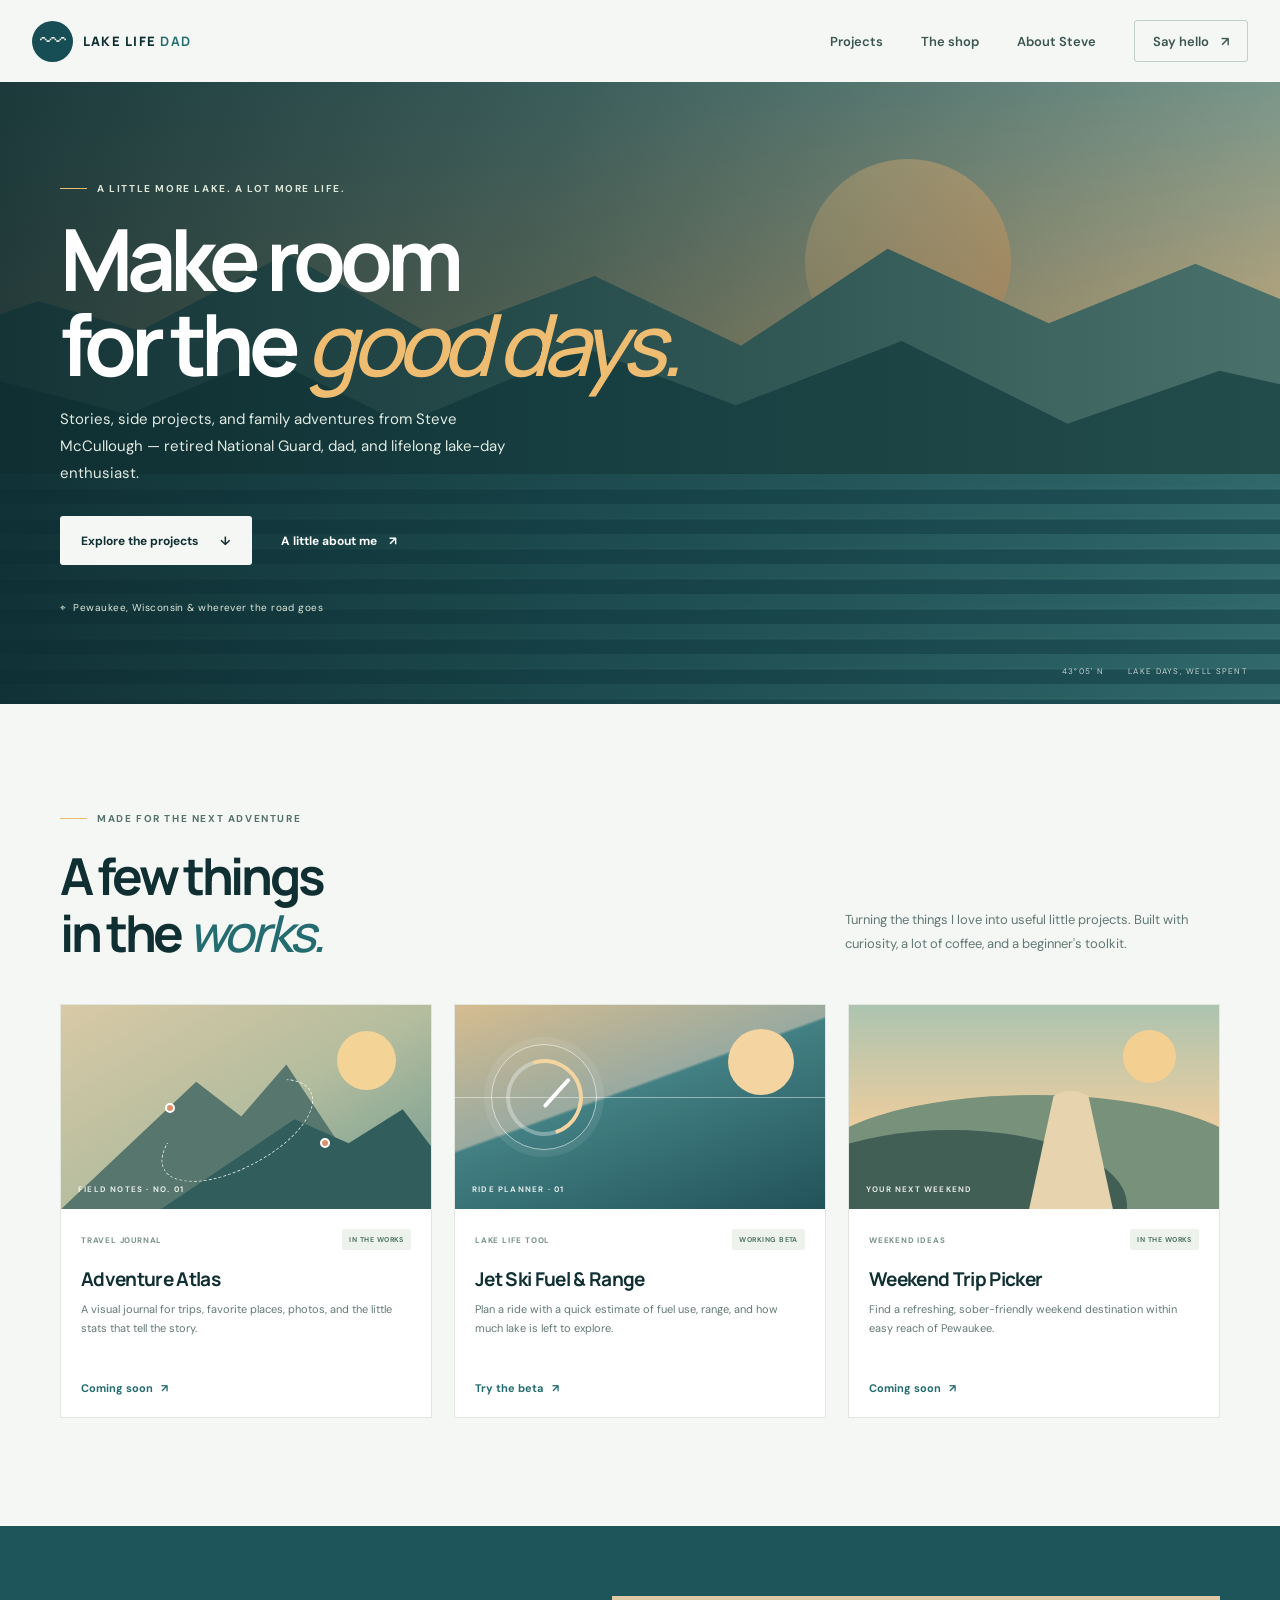
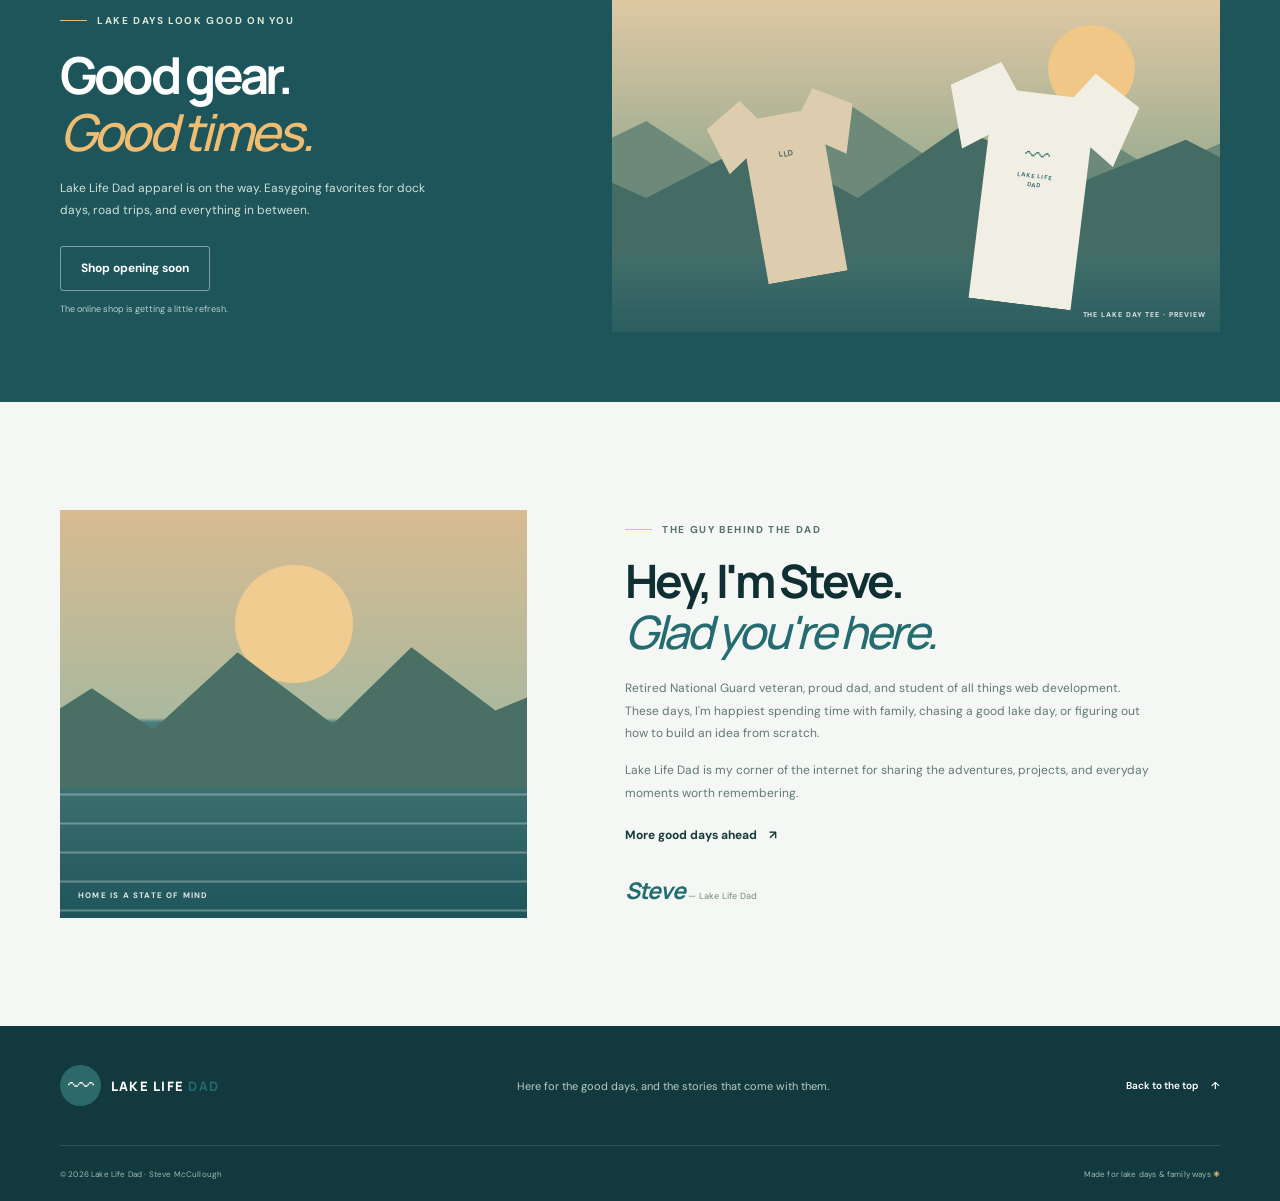
==== index.html @ df7b7e05 "Build Lake Life Dad homepage and fuel estimator Co-authored-by: Copilot App <223556219+Copilot@users" ====
<!doctype html>
<html lang="en">
<head>
  <meta charset="utf-8">
  <meta name="viewport" content="width=device-width, initial-scale=1">
  <meta name="theme-color" content="#f4f7f3">
  <meta name="description" content="Lake Life Dad is Steve McCullough's home for lake days, family adventures, travel stories, and useful projects.">
  <title>Lake Life Dad | Make room for the good days</title>
  <link rel="stylesheet" href="css/styles.css">
  <script src="js/main.js" defer></script>
</head>
<body>
  <a class="skip-link" href="#main">Skip to content</a>
  <header class="site-header">
    <div class="header-inner">
      <a class="brand" href="#home" aria-label="Lake Life Dad home"><span class="brand-mark" aria-hidden="true">〰</span><span class="brand-name">LAKE LIFE <b>DAD</b></span></a>
      <button class="menu-toggle" type="button" aria-expanded="false" aria-controls="primary-navigation" aria-label="Open navigation menu"><span></span><span></span></button>
      <nav class="primary-navigation" id="primary-navigation" aria-label="Main navigation">
        <a href="#projects">Projects</a><a href="#store">The shop</a><a href="#about">About Steve</a><a class="nav-cta" href="#footer">Say hello <span aria-hidden="true">↗</span></a>
      </nav>
    </div>
  </header>
  <main id="main">
    <section class="hero" id="home" aria-labelledby="hero-title">
      <div class="hero-landscape" aria-hidden="true"><span class="sun"></span><span class="ridge ridge-back"></span><span class="ridge ridge-front"></span><span class="water"></span></div>
      <div class="hero-content page-width">
        <p class="eyebrow"><i></i>A little more lake. A lot more life.</p>
        <h1 id="hero-title">Make room<br>for the <em>good days.</em></h1>
        <p class="hero-copy">Stories, side projects, and family adventures from Steve McCullough — retired National Guard, dad, and lifelong lake-day enthusiast.</p>
        <div class="hero-actions"><a class="button button-light" href="#projects">Explore the projects <span aria-hidden="true">↓</span></a><a class="text-link light-link" href="#about">A little about me <span aria-hidden="true">↗</span></a></div>
        <p class="hero-location">⌖ &nbsp;Pewaukee, Wisconsin &amp; wherever the road goes</p>
      </div>
      <div class="hero-caption" aria-hidden="true">43°05' N <span>LAKE DAYS, WELL SPENT</span></div>
    </section>
    <section class="projects section-space" id="projects" aria-labelledby="projects-title">
      <div class="page-width">
        <div class="section-heading">
          <div><p class="eyebrow dark-eyebrow"><i></i>Made for the next adventure</p><h2 id="projects-title">A few things<br>in the <em>works.</em></h2></div>
          <p class="section-intro">Turning the things I love into useful little projects. Built with curiosity, a lot of coffee, and a beginner's toolkit.</p>
        </div>
        <div class="project-grid">
          <article class="project-card">
            <div class="project-art atlas-art" aria-hidden="true"><span class="art-sun"></span><span class="mountain mountain-one"></span><span class="mountain mountain-two"></span><span class="route"></span><span class="pin pin-one"></span><span class="pin pin-two"></span><span class="art-label">FIELD NOTES · NO. 01</span></div>
            <div class="project-info"><div class="project-meta"><span>TRAVEL JOURNAL</span><span class="status">IN THE WORKS</span></div><h3>Adventure Atlas</h3><p>A visual journal for trips, favorite places, photos, and the little stats that tell the story.</p><span class="coming-link">Coming soon <span aria-hidden="true">↗</span></span></div>
          </article>
          <article class="project-card">
            <div class="project-art fuel-art" aria-hidden="true"><span class="art-sun"></span><span class="fuel-line"></span><span class="gauge"><i></i></span><span class="art-label">RIDE PLANNER · 01</span></div>
            <div class="project-info"><div class="project-meta"><span>LAKE LIFE TOOL</span><span class="status">WORKING BETA</span></div><h3>Jet Ski Fuel &amp; Range</h3><p>Plan a ride with a quick estimate of fuel use, range, and how much lake is left to explore.</p><a class="coming-link" href="projects/jetski-fuel.html">Try the beta <span aria-hidden="true">↗</span></a></div>
          </article>
          <article class="project-card">
            <div class="project-art weekend-art" aria-hidden="true"><span class="weekend-sun"></span><span class="hill hill-one"></span><span class="hill hill-two"></span><span class="path"></span><span class="art-label">YOUR NEXT WEEKEND</span></div>
            <div class="project-info"><div class="project-meta"><span>WEEKEND IDEAS</span><span class="status">IN THE WORKS</span></div><h3>Weekend Trip Picker</h3><p>Find a refreshing, sober-friendly weekend destination within easy reach of Pewaukee.</p><span class="coming-link">Coming soon <span aria-hidden="true">↗</span></span></div>
          </article>
        </div>
      </div>
    </section>
    <section class="shop-section" id="store" aria-labelledby="shop-title">
      <div class="page-width shop-inner">
        <div class="shop-copy"><p class="eyebrow"><i></i>Lake days look good on you</p><h2 id="shop-title">Good gear.<br><em>Good times.</em></h2><p>Lake Life Dad apparel is on the way. Easygoing favorites for dock days, road trips, and everything in between.</p><span class="button button-outline" aria-disabled="true">Shop opening soon</span><p class="shop-note">The online shop is getting a little refresh.</p></div>
        <div class="apparel-display" aria-label="Lake Life Dad apparel preview"><span class="apparel-sun"></span><div class="shirt shirt-back" aria-hidden="true"><span>LLD</span></div><div class="shirt shirt-front" aria-hidden="true"><span class="shirt-mark">〰<small>LAKE LIFE<br>DAD</small></span></div><span class="apparel-caption">THE LAKE DAY TEE · PREVIEW</span></div>
      </div>
    </section>
    <section class="about-section section-space" id="about" aria-labelledby="about-title">
      <div class="page-width about-inner">
        <div class="about-art" aria-hidden="true"><span class="about-sun"></span><span class="about-hills"></span><span class="about-water"></span><span class="about-caption">HOME IS A STATE OF MIND</span></div>
        <div class="about-copy"><p class="eyebrow dark-eyebrow"><i></i>The guy behind the dad</p><h2 id="about-title">Hey, I'm Steve.<br><em>Glad you're here.</em></h2><p>Retired National Guard veteran, proud dad, and student of all things web development. These days, I'm happiest spending time with family, chasing a good lake day, or figuring out how to build an idea from scratch.</p><p>Lake Life Dad is my corner of the internet for sharing the adventures, projects, and everyday moments worth remembering.</p><a class="text-link dark-link" href="#footer">More good days ahead <span aria-hidden="true">↗</span></a><div class="signoff">Steve <span>— Lake Life Dad</span></div></div>
      </div>
    </section>
  </main>
  <footer class="site-footer" id="footer">
    <div class="page-width footer-main"><a class="brand footer-brand" href="#home" aria-label="Lake Life Dad home"><span class="brand-mark" aria-hidden="true">〰</span><span class="brand-name">LAKE LIFE <b>DAD</b></span></a><p>Here for the good days, and the stories that come with them.</p><a class="back-top" href="#home">Back to the top <span aria-hidden="true">↑</span></a></div>
    <div class="page-width footer-bottom"><span>© <span id="current-year">2026</span> Lake Life Dad · Steve McCullough</span><span>Made for lake days &amp; family ways <b aria-hidden="true">✳</b></span></div>
  </footer>
</body>
</html>
---- css/styles.css ----
@import url("https://fonts.googleapis.com/css2?family=DM+Sans:wght@400;500;600;700&family=Manrope:wght@500;600;700;800&display=swap");
:root{color-scheme:light;--ink:#173b3a;--deep:#102f32;--muted:#627876;--lake:#246c70;--foam:#f4f7f3;--sun:#efbd72;--white:#fff;--display:"Manrope",Arial,sans-serif;--body:"DM Sans",Arial,sans-serif}
*{box-sizing:border-box}html{scroll-behavior:smooth;scroll-padding-top:85px}body{margin:0;background:var(--foam);color:var(--ink);font-family:var(--body),sans-serif;-webkit-font-smoothing:antialiased}a{color:inherit;text-decoration:none}a:focus-visible,button:focus-visible{outline:3px solid var(--sun);outline-offset:4px}.page-width{width:min(1160px,calc(100% - 64px));margin-inline:auto}.skip-link{position:absolute;z-index:20;top:12px;left:12px;padding:12px 16px;transform:translateY(-160%);background:#fff;color:var(--deep);font-weight:700}.skip-link:focus{transform:translateY(0)}
.site-header{position:relative;z-index:10;height:82px;background:var(--foam)}.header-inner{display:flex;width:min(1320px,calc(100% - 64px));height:100%;align-items:center;justify-content:space-between;margin:auto}.brand{display:inline-flex;align-items:center;gap:10px}.brand-mark{display:grid;width:41px;height:41px;place-items:center;border-radius:50%;background:#174d54;color:var(--foam);font-size:26px}.brand-name{font:800 13px var(--display);letter-spacing:.095em;color:var(--deep)}.brand-name b{color:var(--lake)}.primary-navigation{display:flex;height:100%;align-items:center;gap:38px;color:#3b5552;font-size:13px;font-weight:600}.primary-navigation>a:not(.nav-cta):hover,.back-top:hover{color:var(--lake)}.nav-cta{display:inline-flex;min-height:42px;align-items:center;gap:12px;padding:0 18px;border:1px solid #bfd0c8;border-radius:3px}.nav-cta:hover{background:#e9efea}.menu-toggle{display:none}
.hero{position:relative;display:flex;min-height:622px;overflow:hidden;align-items:center;background:linear-gradient(110deg,#183e42 5%,#24656a 58%,#548b86 100%);color:#fff}.hero-landscape,.hero-content{position:absolute;inset:0}.hero-landscape{overflow:hidden;background:linear-gradient(180deg,#8da89a 0%,#e4ba83 48%,#51817c 49%,#22565c 100%)}.sun{position:absolute;top:77px;right:21%;width:206px;height:206px;border-radius:50%;background:linear-gradient(145deg,#f9d89f,#eaa96b)}.ridge{position:absolute;right:-5%;bottom:37%;left:-3%;height:40%;clip-path:polygon(0 62%,8% 45%,15% 57%,25% 26%,35% 59%,46% 35%,56% 63%,66% 24%,77% 54%,87% 30%,100% 62%,100% 100%,0 100%)}.ridge-back{background:#557b73;transform:translateY(-36px) scaleX(1.06)}.ridge-front{bottom:31%;height:37%;background:#264f4e;clip-path:polygon(0 39%,12% 58%,22% 33%,32% 62%,45% 29%,56% 54%,68% 26%,80% 62%,91% 39%,100% 51%,100% 100%,0 100%)}.water{position:absolute;inset:63% 0 0;background:repeating-linear-gradient(180deg,#367174 0 13px,#3c7777 14px 15px,#22565c 16px 30px)}.hero:after{position:absolute;z-index:1;inset:0;background:linear-gradient(90deg,rgba(12,42,46,.88),rgba(14,52,56,.66) 43%,rgba(16,58,61,.16));content:""}.hero-content{z-index:2;display:flex;height:100%;flex-direction:column;align-items:flex-start;justify-content:center;padding-top:10px}.eyebrow{display:flex;align-items:center;gap:10px;margin:0 0 22px;color:#dce7d9;font-size:10px;font-weight:700;letter-spacing:.16em;text-transform:uppercase}.eyebrow i{display:inline-block;width:27px;height:1px;background:var(--sun)}h1,h2{font-family:var(--display)}.hero h1{margin:0 0 20px;font-size:clamp(53px,6.7vw,88px);font-weight:700;letter-spacing:-.07em;line-height:.99}.hero h1 em,h2 em{color:var(--sun);font-weight:500}.hero-copy{max-width:475px;margin:0 0 29px;color:#e1eae2;font-size:15px;line-height:1.8}.hero-actions{display:flex;align-items:center;gap:29px}.button{display:inline-flex;min-height:49px;align-items:center;justify-content:center;gap:22px;padding:0 20px;border:1px solid transparent;border-radius:3px;font-size:12px;font-weight:700}.button-light{background:var(--foam);color:var(--deep)}.button-light:hover{background:#fff}.text-link{display:inline-flex;align-items:center;gap:12px;font-size:12px;font-weight:700}.light-link{color:#fff}.text-link:hover,.coming-link:hover{text-decoration:underline;text-underline-offset:5px}.hero-location{margin:36px 0 0;color:#dce7d9;font-size:10px;letter-spacing:.045em}.hero-caption{position:absolute;z-index:3;right:32px;bottom:28px;display:flex;gap:24px;color:#ffffffbf;font-size:8px;letter-spacing:.16em}
.section-space{padding-block:108px}.section-heading{display:flex;align-items:flex-end;justify-content:space-between;margin-bottom:43px}.dark-eyebrow{color:#56706c}.section-heading h2,.shop-copy h2,.about-copy h2{margin:0;color:var(--deep);font-size:clamp(36px,4vw,51px);font-weight:700;letter-spacing:-.065em;line-height:1.12}.section-heading h2 em,.about-copy h2 em{color:var(--lake)}.section-intro{max-width:375px;margin:0 0 5px;color:var(--muted);font-size:13px;line-height:1.85}.project-grid{display:grid;grid-template-columns:repeat(3,1fr);gap:22px}.project-card{overflow:hidden;border:1px solid #e1e7df;background:#fff;transition:transform .25s,box-shadow .25s}.project-card:hover{transform:translateY(-5px);box-shadow:0 14px 32px #14373417}.project-art{position:relative;height:204px;overflow:hidden}.atlas-art{background:linear-gradient(150deg,#d8c9a6,#b4bd9e 52%,#6d9990)}.art-sun,.weekend-sun{position:absolute;top:26px;right:35px;width:59px;height:59px;border-radius:50%;background:#f3d396}.mountain{position:absolute;bottom:0;width:87%;height:71%;background:#57766d;clip-path:polygon(0 100%,42% 12%,56% 36%,70% 0,100% 100%)}.mountain-two{right:-13%;width:86%;height:49%;background:#315e5c;clip-path:polygon(0 100%,42% 10%,59% 34%,76% 0,100% 100%)}.route{position:absolute;top:43%;left:25%;width:45%;height:37%;border:1px dashed #ffffffcc;border-color:transparent #ffffffcc #ffffffcc;border-radius:50%;transform:rotate(-28deg)}.pin{position:absolute;z-index:1;width:10px;height:10px;border:2px solid #fff;border-radius:50%;background:#dc906c}.pin-one{top:48%;left:28%}.pin-two{top:65%;left:70%}.art-label{position:absolute;bottom:15px;left:17px;color:#ffffffd9;font-size:8px;font-weight:700;letter-spacing:.15em}.fuel-art{background:linear-gradient(160deg,#d6bc8f 0%,#99aaa0 43%,#438083 44%,#21535a 100%)}.fuel-art .art-sun{top:24px;right:31px;width:66px;height:66px;background:#f4d4a0}.fuel-line{position:absolute;top:45%;width:100%;height:1px;background:#ffffff73}.gauge{position:absolute;top:39px;left:36px;display:grid;width:106px;height:106px;place-items:center;border:1px solid #ffffff91;border-radius:50%;box-shadow:0 0 0 7px #ffffff14}.gauge:before{position:absolute;width:69px;height:69px;border:4px solid #ffffff54;border-top-color:#f4d4a0;border-right-color:#f4d4a0;border-radius:50%;content:"";transform:rotate(27deg)}.gauge i{position:relative;width:4px;height:38px;border-radius:3px;background:#fff;transform:translateY(-9px) rotate(42deg);transform-origin:bottom}.weekend-art{background:linear-gradient(180deg,#acc4b0 0%,#edcd9e 61%,#78917b 62%)}.weekend-sun{top:25px;right:43px;width:53px;height:53px;background:#f3cf92}.hill{position:absolute;right:-10%;bottom:-14%;left:-10%;height:70%;border-radius:50% 50% 0 0;background:#78917b}.hill-two{right:25%;bottom:-34%;left:-20%;height:73%;background:#425f56}.path{position:absolute;right:27%;bottom:-14%;width:26%;height:72%;border-radius:50% 50% 0 0;background:#e7d4af;clip-path:polygon(33% 0,67% 0,100% 100%,0 100%)}.project-info{padding:20px}.project-meta{display:flex;align-items:center;justify-content:space-between;gap:10px;color:#78908b;font-size:8px;font-weight:700;letter-spacing:.1em}.status{padding:6px 7px;border-radius:2px;background:#edf3ec;color:#527568;font-size:7px;letter-spacing:.07em}.project-info h3{margin:16px 0 8px;color:var(--deep);font:700 19px var(--display);letter-spacing:-.035em}.project-info p{min-height:59px;margin:0 0 17px;color:var(--muted);font-size:11px;line-height:1.75}.coming-link{display:inline-flex;align-items:center;gap:8px;color:var(--lake);font-size:11px;font-weight:700}
.shop-section{overflow:hidden;background:#1d555a;color:#fff}.shop-inner{display:grid;min-height:465px;grid-template-columns:.9fr 1.1fr;align-items:center;gap:55px;padding-block:70px}.shop-copy .eyebrow{margin-bottom:19px}.shop-copy h2{margin-bottom:17px;color:#fff}.shop-copy h2 em{color:var(--sun)}.shop-copy>p:not(.eyebrow,.shop-note){max-width:395px;margin:0 0 24px;color:#d1e0d9;font-size:12px;line-height:1.85}.button-outline{min-height:45px;border-color:#ffffff70;color:#fff;cursor:default}.shop-note{margin:12px 0 0;color:#b8d0c9;font-size:9px}.apparel-display{position:relative;display:flex;min-height:336px;align-items:flex-end;justify-content:center;overflow:hidden;background:linear-gradient(180deg,#e0c9a4 0%,#9bac91 54%,#577d72 55%,#2b5e60 100%)}.apparel-display:before,.apparel-display:after{position:absolute;right:-10%;bottom:29%;left:-10%;height:47%;background:#6c8979;clip-path:polygon(0 57%,13% 28%,24% 61%,40% 15%,54% 58%,70% 23%,83% 60%,100% 25%,100% 100%,0 100%);content:""}.apparel-display:after{bottom:23%;background:#456c64;clip-path:polygon(0 37%,13% 64%,28% 28%,42% 64%,56% 19%,72% 55%,87% 27%,100% 58%,100% 100%,0 100%)}.apparel-sun{position:absolute;top:29px;right:14%;width:87px;height:87px;border-radius:50%;background:#f0c787}.shirt{position:absolute;z-index:1;top:71px;width:190px;height:238px;clip-path:polygon(25% 0,0 12%,10% 38%,23% 31%,23% 100%,77% 100%,77% 31%,90% 38%,100% 12%,75% 0,65% 11%,35% 11%);box-shadow:0 10px 26px #162d4026}.shirt-back{left:14%;background:#ddcdae;transform:rotate(-10deg) scale(.78)}.shirt-back>span{position:absolute;top:69px;left:50%;color:#536f67;font:800 10px var(--display);letter-spacing:.13em;transform:translateX(-50%)}.shirt-front{right:15%;background:#f1eee3;transform:rotate(7deg)}.shirt-mark{position:absolute;top:72px;left:50%;display:flex;flex-direction:column;align-items:center;color:#397278;font-size:25px;transform:translateX(-50%)}.shirt-mark small{font:700 6px var(--body);letter-spacing:.14em;line-height:1.45;text-align:center}.apparel-caption{position:absolute;z-index:2;right:14px;bottom:13px;color:#ffffffd9;font-size:7px;font-weight:700;letter-spacing:.14em}
.about-inner{display:grid;grid-template-columns:.88fr 1.12fr;align-items:center;gap:98px}.about-art{position:relative;min-height:408px;overflow:hidden;background:linear-gradient(180deg,#d8bb91,#aab99e 51%,#4b7d7a 52%,#1e555b)}.about-sun{position:absolute;top:55px;left:50%;width:118px;height:118px;border-radius:50%;background:#f1cc91;transform:translateX(-50%)}.about-hills{position:absolute;right:-10%;bottom:32%;left:-10%;height:42%;background:#4a7066;clip-path:polygon(0 71%,14% 42%,25% 66%,40% 21%,57% 63%,71% 18%,86% 55%,100% 36%,100% 100%,0 100%)}.about-water{position:absolute;inset:66% 0 0;background:repeating-linear-gradient(180deg,transparent 0 14px,#ffffff4d 15px 16px,transparent 17px 29px)}.about-caption{position:absolute;bottom:18px;left:18px;color:#ffffffdc;font-size:8px;font-weight:700;letter-spacing:.15em}.about-copy .eyebrow{margin-bottom:19px}.about-copy h2{margin:0 0 19px;font-size:clamp(35px,3.6vw,47px)}.about-copy>p:not(.eyebrow){max-width:525px;margin:0 0 14px;color:var(--muted);font-size:12px;line-height:1.9}.dark-link{margin-top:8px}.signoff{margin-top:30px;color:var(--lake);font:italic 700 23px var(--display);letter-spacing:-.05em}.signoff span{color:#85958e;font:500 9px var(--body);letter-spacing:.02em}
.site-footer{background:#123a3e;color:#d7e1db}.footer-main{display:flex;min-height:119px;align-items:center;justify-content:space-between;gap:25px}.footer-brand .brand-name{color:#fff}.footer-brand .brand-mark{background:#2d686a}.footer-main>p{margin:0;color:#b9ccc4;font-size:11px}.back-top{display:inline-flex;align-items:center;gap:13px;color:#fff;font-size:10px;font-weight:600}.footer-bottom{display:flex;min-height:56px;align-items:center;justify-content:space-between;gap:20px;border-top:1px solid #ffffff21;color:#9fb8ae;font-size:8px;letter-spacing:.02em}.footer-bottom b{color:var(--sun)}
@media(min-width:1400px){.hero{min-height:690px}}
@media(max-width:900px){.page-width{width:min(100% - 48px,690px)}.header-inner{width:calc(100% - 48px)}.primary-navigation{gap:23px}.hero{min-height:590px}.sun{right:10%}.hero:after{background:linear-gradient(90deg,rgba(12,42,46,.88),rgba(14,52,56,.68) 59%,rgba(16,58,61,.27))}.section-space{padding-block:82px}.project-grid{grid-template-columns:repeat(2,1fr)}.project-card:last-child{grid-column:1/-1}.project-card:last-child .project-art{height:230px}.shop-inner{grid-template-columns:.9fr 1.1fr;gap:25px}.about-inner{gap:50px}.about-art{min-height:365px}}
@media(max-width:640px){html{scroll-padding-top:74px}.page-width,.header-inner{width:calc(100% - 40px)}.site-header{height:70px}.brand-mark{width:37px;height:37px}.brand-name{font-size:12px}.menu-toggle{display:flex;width:42px;height:42px;flex-direction:column;align-items:center;justify-content:center;gap:6px;border:1px solid #cad6ce;border-radius:3px;background:transparent}.menu-toggle span{width:17px;height:1px;background:var(--deep);transition:transform .2s}.menu-toggle[aria-expanded=true] span:first-child{transform:translateY(3.5px) rotate(45deg)}.menu-toggle[aria-expanded=true] span:last-child{transform:translateY(-3.5px) rotate(-45deg)}.primary-navigation{position:absolute;top:70px;right:0;left:0;display:none;height:auto;flex-direction:column;align-items:stretch;gap:0;padding:7px 20px 19px;border-top:1px solid #e2e9e1;background:var(--foam);box-shadow:0 12px 22px #1437341a}.primary-navigation.is-open{display:flex}.primary-navigation>a:not(.nav-cta){padding:14px 4px;border-bottom:1px solid #e2e9e1}.nav-cta{justify-content:space-between;margin-top:14px}.hero{min-height:650px;align-items:flex-end}.hero-landscape{background:linear-gradient(180deg,#94a999 0%,#d8b682 43%,#4a7b78 44%,#1c5056 100%)}.sun{top:90px;right:14%;width:158px;height:158px}.ridge{bottom:39%}.ridge-front{bottom:33%}.hero:after{background:linear-gradient(180deg,#0c2a461f 0%,#0e34385e 41%,#0c2a46e8 72%,#0c2a46ed 100%)}.hero-content{justify-content:flex-end;padding-bottom:80px}.eyebrow{margin-bottom:16px;font-size:9px;letter-spacing:.12em}.hero h1{font-size:clamp(51px,13vw,72px)}.hero-copy{max-width:390px;margin-bottom:23px;font-size:13px;line-height:1.7}.hero-actions{flex-wrap:wrap;gap:16px 22px}.button{min-height:46px}.hero-location{margin-top:27px;font-size:9px}.hero-caption{right:20px;bottom:17px;gap:12px;font-size:7px}.section-space{padding-block:70px}.section-heading{display:block;margin-bottom:29px}.section-heading h2,.shop-copy h2{font-size:42px}.section-intro{max-width:420px;margin-top:17px;font-size:12px}.project-grid{grid-template-columns:1fr;gap:16px}.project-card:last-child{grid-column:auto}.project-card:last-child .project-art,.project-art{height:195px}.project-info{padding:18px}.project-info p{min-height:0}.shop-inner{grid-template-columns:1fr;gap:32px;padding-block:65px}.shop-copy>p:not(.eyebrow,.shop-note){max-width:430px}.apparel-display{min-height:300px}.shirt{top:58px;width:175px;height:220px}.shirt-back{left:9%}.shirt-front{right:10%}.about-inner{grid-template-columns:1fr;gap:31px}.about-art{min-height:320px}.about-copy h2{font-size:39px}.footer-main{min-height:0;flex-wrap:wrap;padding-block:28px}.footer-main>p{order:1;width:100%;font-size:10px}.footer-bottom{min-height:62px;align-items:flex-start;flex-direction:column;justify-content:center;gap:6px;padding-block:12px}}
@media(prefers-reduced-motion:reduce){*,*::before,*::after{scroll-behavior:auto!important;animation-duration:.01ms!important;animation-iteration-count:1!important;transition-duration:.01ms!important}}
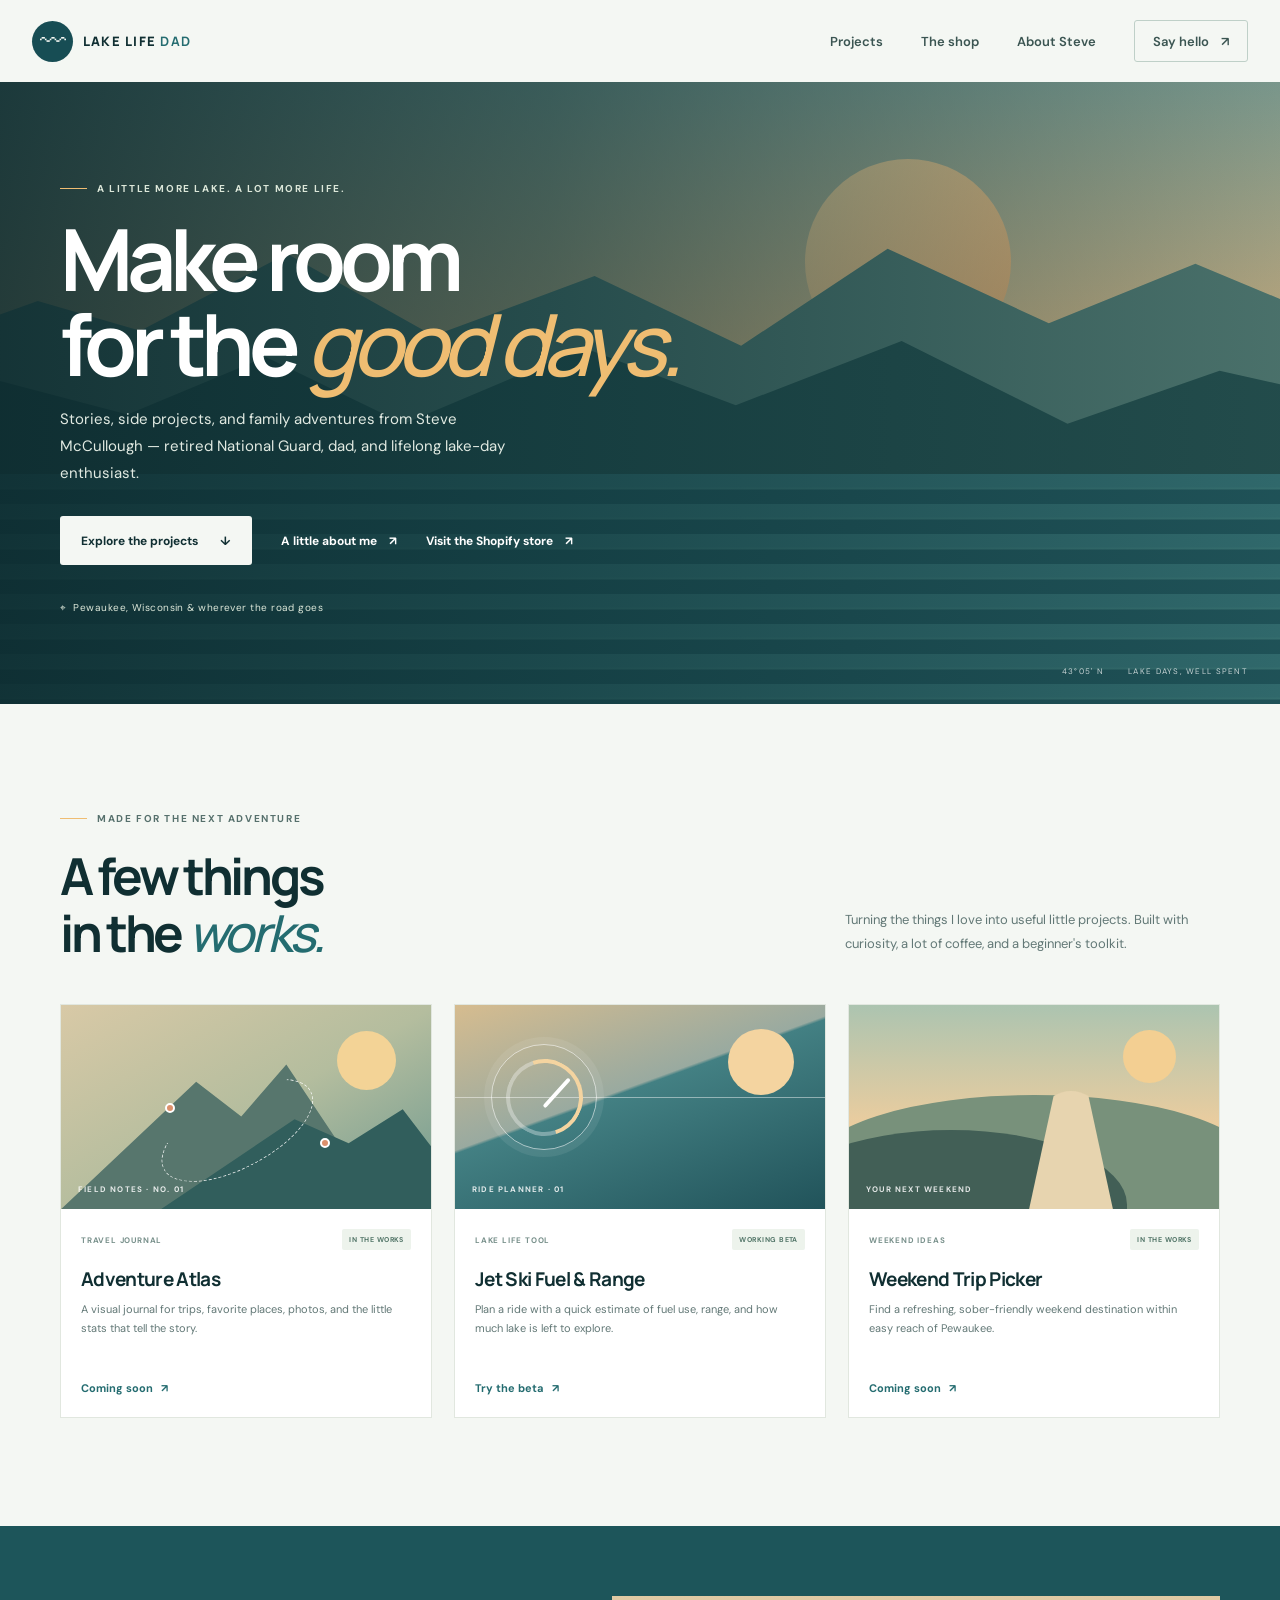
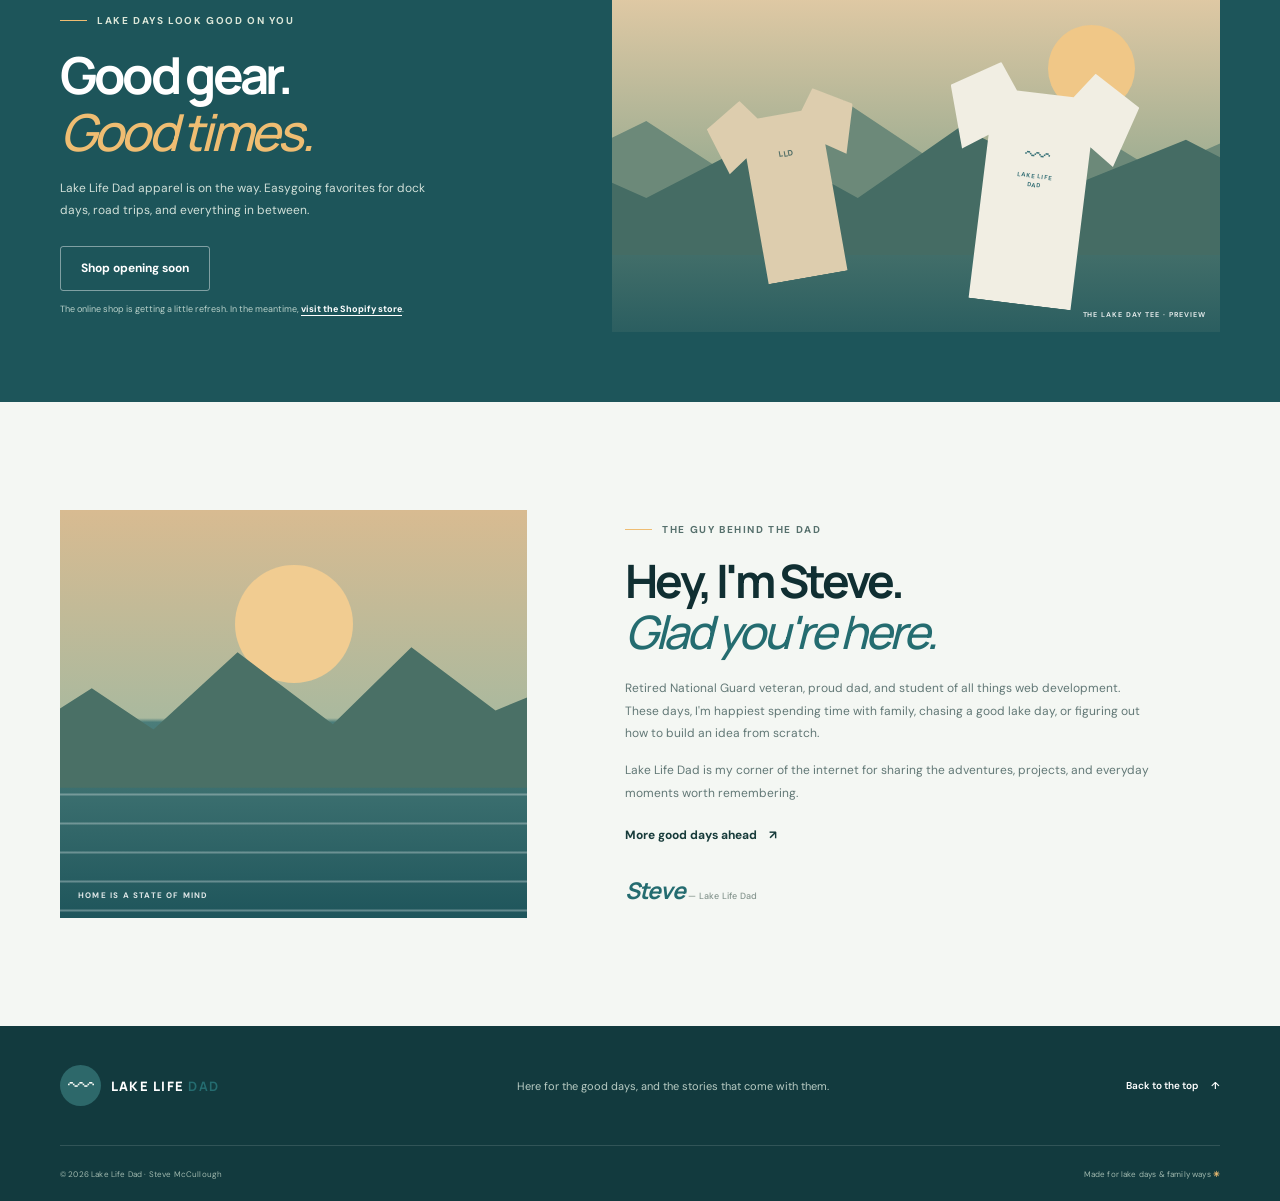
==== commit 9dc1e0fa: "Add Shopify links to homepage Co-authored-by: Copilot App <223556219+Copilot@users.noreply.github.co" ====
--- a/index.html
+++ b/index.html
@@ -27,7 +27,7 @@
         <p class="eyebrow"><i></i>A little more lake. A lot more life.</p>
         <h1 id="hero-title">Make room<br>for the <em>good days.</em></h1>
         <p class="hero-copy">Stories, side projects, and family adventures from Steve McCullough — retired National Guard, dad, and lifelong lake-day enthusiast.</p>
-        <div class="hero-actions"><a class="button button-light" href="#projects">Explore the projects <span aria-hidden="true">↓</span></a><a class="text-link light-link" href="#about">A little about me <span aria-hidden="true">↗</span></a></div>
+        <div class="hero-actions"><a class="button button-light" href="#projects">Explore the projects <span aria-hidden="true">↓</span></a><a class="text-link light-link" href="#about">A little about me <span aria-hidden="true">↗</span></a><a class="text-link light-link" href="https://shop.lakelifedad.com/">Visit the Shopify store <span aria-hidden="true">↗</span></a></div>
         <p class="hero-location">⌖ &nbsp;Pewaukee, Wisconsin &amp; wherever the road goes</p>
       </div>
       <div class="hero-caption" aria-hidden="true">43°05' N <span>LAKE DAYS, WELL SPENT</span></div>
@@ -56,7 +56,7 @@
     </section>
     <section class="shop-section" id="store" aria-labelledby="shop-title">
       <div class="page-width shop-inner">
-        <div class="shop-copy"><p class="eyebrow"><i></i>Lake days look good on you</p><h2 id="shop-title">Good gear.<br><em>Good times.</em></h2><p>Lake Life Dad apparel is on the way. Easygoing favorites for dock days, road trips, and everything in between.</p><span class="button button-outline" aria-disabled="true">Shop opening soon</span><p class="shop-note">The online shop is getting a little refresh.</p></div>
+        <div class="shop-copy"><p class="eyebrow"><i></i>Lake days look good on you</p><h2 id="shop-title">Good gear.<br><em>Good times.</em></h2><p>Lake Life Dad apparel is on the way. Easygoing favorites for dock days, road trips, and everything in between.</p><span class="button button-outline" aria-disabled="true">Shop opening soon</span><p class="shop-note">The online shop is getting a little refresh. In the meantime, <a href="https://shop.lakelifedad.com/">visit the Shopify store</a>.</p></div>
         <div class="apparel-display" aria-label="Lake Life Dad apparel preview"><span class="apparel-sun"></span><div class="shirt shirt-back" aria-hidden="true"><span>LLD</span></div><div class="shirt shirt-front" aria-hidden="true"><span class="shirt-mark">〰<small>LAKE LIFE<br>DAD</small></span></div><span class="apparel-caption">THE LAKE DAY TEE · PREVIEW</span></div>
       </div>
     </section>
--- a/css/styles.css
+++ b/css/styles.css
@@ -11,3 +11,4 @@
 @media(max-width:900px){.page-width{width:min(100% - 48px,690px)}.header-inner{width:calc(100% - 48px)}.primary-navigation{gap:23px}.hero{min-height:590px}.sun{right:10%}.hero:after{background:linear-gradient(90deg,rgba(12,42,46,.88),rgba(14,52,56,.68) 59%,rgba(16,58,61,.27))}.section-space{padding-block:82px}.project-grid{grid-template-columns:repeat(2,1fr)}.project-card:last-child{grid-column:1/-1}.project-card:last-child .project-art{height:230px}.shop-inner{grid-template-columns:.9fr 1.1fr;gap:25px}.about-inner{gap:50px}.about-art{min-height:365px}}
 @media(max-width:640px){html{scroll-padding-top:74px}.page-width,.header-inner{width:calc(100% - 40px)}.site-header{height:70px}.brand-mark{width:37px;height:37px}.brand-name{font-size:12px}.menu-toggle{display:flex;width:42px;height:42px;flex-direction:column;align-items:center;justify-content:center;gap:6px;border:1px solid #cad6ce;border-radius:3px;background:transparent}.menu-toggle span{width:17px;height:1px;background:var(--deep);transition:transform .2s}.menu-toggle[aria-expanded=true] span:first-child{transform:translateY(3.5px) rotate(45deg)}.menu-toggle[aria-expanded=true] span:last-child{transform:translateY(-3.5px) rotate(-45deg)}.primary-navigation{position:absolute;top:70px;right:0;left:0;display:none;height:auto;flex-direction:column;align-items:stretch;gap:0;padding:7px 20px 19px;border-top:1px solid #e2e9e1;background:var(--foam);box-shadow:0 12px 22px #1437341a}.primary-navigation.is-open{display:flex}.primary-navigation>a:not(.nav-cta){padding:14px 4px;border-bottom:1px solid #e2e9e1}.nav-cta{justify-content:space-between;margin-top:14px}.hero{min-height:650px;align-items:flex-end}.hero-landscape{background:linear-gradient(180deg,#94a999 0%,#d8b682 43%,#4a7b78 44%,#1c5056 100%)}.sun{top:90px;right:14%;width:158px;height:158px}.ridge{bottom:39%}.ridge-front{bottom:33%}.hero:after{background:linear-gradient(180deg,#0c2a461f 0%,#0e34385e 41%,#0c2a46e8 72%,#0c2a46ed 100%)}.hero-content{justify-content:flex-end;padding-bottom:80px}.eyebrow{margin-bottom:16px;font-size:9px;letter-spacing:.12em}.hero h1{font-size:clamp(51px,13vw,72px)}.hero-copy{max-width:390px;margin-bottom:23px;font-size:13px;line-height:1.7}.hero-actions{flex-wrap:wrap;gap:16px 22px}.button{min-height:46px}.hero-location{margin-top:27px;font-size:9px}.hero-caption{right:20px;bottom:17px;gap:12px;font-size:7px}.section-space{padding-block:70px}.section-heading{display:block;margin-bottom:29px}.section-heading h2,.shop-copy h2{font-size:42px}.section-intro{max-width:420px;margin-top:17px;font-size:12px}.project-grid{grid-template-columns:1fr;gap:16px}.project-card:last-child{grid-column:auto}.project-card:last-child .project-art,.project-art{height:195px}.project-info{padding:18px}.project-info p{min-height:0}.shop-inner{grid-template-columns:1fr;gap:32px;padding-block:65px}.shop-copy>p:not(.eyebrow,.shop-note){max-width:430px}.apparel-display{min-height:300px}.shirt{top:58px;width:175px;height:220px}.shirt-back{left:9%}.shirt-front{right:10%}.about-inner{grid-template-columns:1fr;gap:31px}.about-art{min-height:320px}.about-copy h2{font-size:39px}.footer-main{min-height:0;flex-wrap:wrap;padding-block:28px}.footer-main>p{order:1;width:100%;font-size:10px}.footer-bottom{min-height:62px;align-items:flex-start;flex-direction:column;justify-content:center;gap:6px;padding-block:12px}}
 @media(prefers-reduced-motion:reduce){*,*::before,*::after{scroll-behavior:auto!important;animation-duration:.01ms!important;animation-iteration-count:1!important;transition-duration:.01ms!important}}
+.shop-note a{color:#fff;font-weight:700;text-decoration:underline;text-underline-offset:3px}
